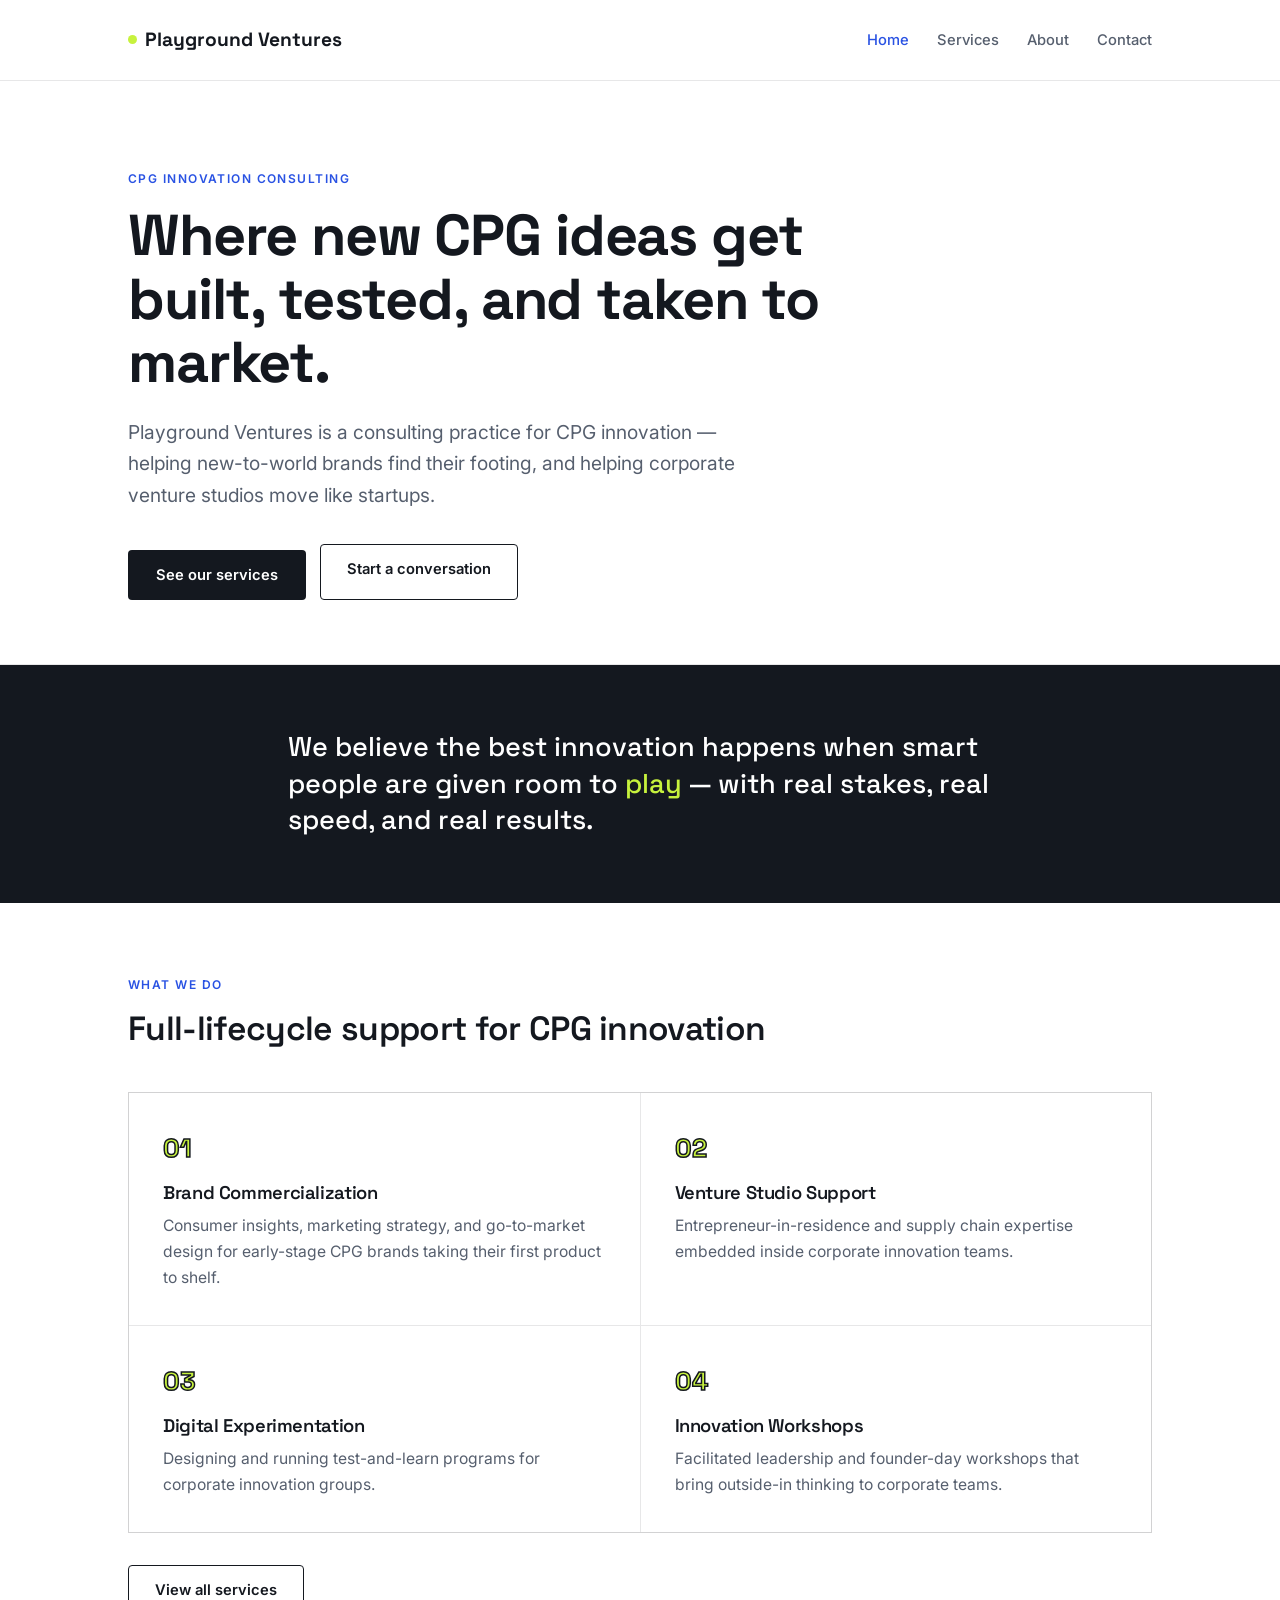
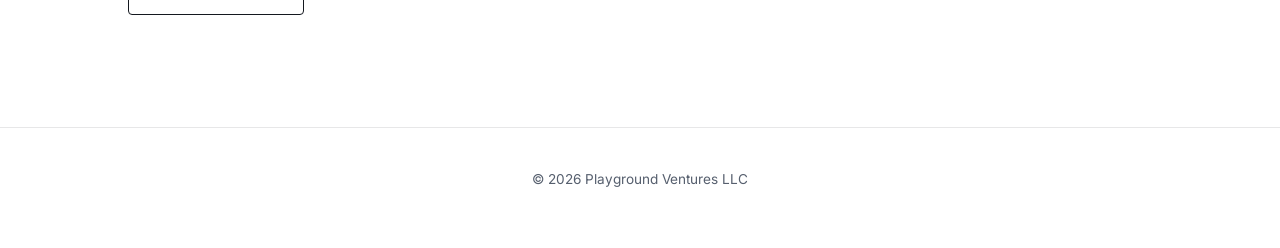
==== index.html @ 41ba22e9 "Initial build of Playground Ventures site" ====
<!doctype html>
<html lang="en">
<head>
<meta charset="UTF-8">
<meta name="viewport" content="width=device-width, initial-scale=1.0">
<title>Playground Ventures — CPG Innovation Consulting</title>
<meta name="description" content="Playground Ventures is a consulting practice for CPG innovation — helping new-to-world brands find their footing, and corporate venture studios move like startups.">
<link rel="preconnect" href="https://fonts.googleapis.com">
<link rel="preconnect" href="https://fonts.gstatic.com" crossorigin>
<link href="https://fonts.googleapis.com/css2?family=Space+Grotesk:wght@500;600;700&family=Inter:wght@400;500;600&display=swap" rel="stylesheet">
<link rel="stylesheet" href="/assets/styles.css">
</head>
<body>
<header class="site">
  <div class="wrap">
    <a class="brand" href="/"><span class="dot"></span>Playground Ventures</a>
    <nav class="site-nav">
      <a href="/" class="active">Home</a>
      <a href="/services/">Services</a>
      <a href="/about/">About</a>
      <a href="/contact/">Contact</a>
    </nav>
  </div>
</header>

<main>
  <section class="hero">
    <div class="wrap">
      <span class="eyebrow">CPG Innovation Consulting</span>
      <h1>Where new CPG ideas get built, tested, and taken to market.</h1>
      <p class="lede">Playground Ventures is a consulting practice for CPG innovation — helping new-to-world brands find their footing, and helping corporate venture studios move like startups.</p>
      <div class="hero-actions">
        <a class="btn" href="/services/">See our services</a>
        <a class="btn-outline" href="/contact/">Start a conversation</a>
      </div>
    </div>
  </section>

  <section class="callout">
    <div class="wrap-narrow">
      <p>We believe the best innovation happens when smart people are given room to <span>play</span> — with real stakes, real speed, and real results.</p>
    </div>
  </section>

  <section class="section">
    <div class="wrap">
      <div class="section-head">
        <span class="eyebrow">What We Do</span>
        <h2>Full-lifecycle support for CPG innovation</h2>
      </div>
      <div class="grid">
        <div class="card">
          <span class="num">01</span>
          <h3>Brand Commercialization</h3>
          <p>Consumer insights, marketing strategy, and go-to-market design for early-stage CPG brands taking their first product to shelf.</p>
        </div>
        <div class="card">
          <span class="num">02</span>
          <h3>Venture Studio Support</h3>
          <p>Entrepreneur-in-residence and supply chain expertise embedded inside corporate innovation teams.</p>
        </div>
        <div class="card">
          <span class="num">03</span>
          <h3>Digital Experimentation</h3>
          <p>Designing and running test-and-learn programs for corporate innovation groups.</p>
        </div>
        <div class="card">
          <span class="num">04</span>
          <h3>Innovation Workshops</h3>
          <p>Facilitated leadership and founder-day workshops that bring outside-in thinking to corporate teams.</p>
        </div>
      </div>
      <div style="margin-top:32px;">
        <a class="btn-outline" href="/services/">View all services</a>
      </div>
    </div>
  </section>
</main>

<footer class="site">
  <div class="wrap">
    <p>&copy; <span id="y"></span> Playground Ventures LLC</p>
  </div>
</footer>
<script>document.getElementById('y').textContent = new Date().getFullYear();</script>
</body>
</html>
---- assets/styles.css ----
:root{
  --ink:#14181F;
  --ink-soft:#565F6E;
  --paper:#FFFFFF;
  --paper-alt:#F4F5F7;
  --accent:#2952E3;
  --accent-dim:#E8ECFC;
  --pop:#C7F23D;
  --border:rgba(20,24,31,0.10);
  --maxw:1080px;
  --maxw-narrow:760px;
}

*{box-sizing:border-box; margin:0; padding:0;}
html{scroll-behavior:smooth;}

body{
  background:var(--paper);
  color:var(--ink);
  font-family:'Inter',system-ui,-apple-system,sans-serif;
  font-weight:400;
  line-height:1.65;
  font-size:1.05rem;
  -webkit-font-smoothing:antialiased;
}

.wrap{max-width:var(--maxw); margin:0 auto; padding:0 28px;}
.wrap-narrow{max-width:var(--maxw-narrow); margin:0 auto; padding:0 28px;}

a{color:var(--accent); text-decoration:none;}
a:hover{text-decoration:underline;}
img{max-width:100%; display:block;}

h1,h2,h3{
  font-family:'Space Grotesk',system-ui,sans-serif;
  color:var(--ink);
  line-height:1.1;
  letter-spacing:-0.02em;
  font-weight:600;
}
h1{font-size:clamp(2.4rem,5.5vw,3.6rem); font-weight:700;}
h2{font-size:clamp(1.6rem,3.5vw,2.1rem); margin-bottom:1rem;}
h3{font-size:1.15rem; margin-bottom:0.5rem;}
p{margin-bottom:1.1rem;}

/* Nav */
header.site{border-bottom:1px solid var(--border); padding:24px 0;}
header.site .wrap{display:flex; justify-content:space-between; align-items:center; flex-wrap:wrap; gap:16px;}
.brand{font-family:'Space Grotesk',sans-serif; font-weight:700; font-size:1.2rem; color:var(--ink); display:flex; align-items:center; gap:8px;}
.brand:hover{text-decoration:none;}
.brand .dot{width:9px; height:9px; border-radius:50%; background:var(--pop); display:inline-block;}
nav.site-nav{display:flex; gap:28px; flex-wrap:wrap;}
nav.site-nav a{color:var(--ink-soft); font-size:0.92rem; font-weight:500;}
nav.site-nav a:hover{color:var(--accent); text-decoration:none;}
nav.site-nav a.active{color:var(--accent);}

main{padding:0 0 40px;}

.eyebrow{
  font-size:0.75rem; letter-spacing:0.12em; text-transform:uppercase;
  color:var(--accent); font-weight:600; margin-bottom:16px; display:block;
}

.lede{font-size:1.2rem; color:var(--ink-soft); max-width:640px;}

.btn{
  display:inline-block; background:var(--ink); color:#fff;
  padding:13px 28px; border-radius:4px; font-size:0.92rem;
  font-weight:600; margin-top:6px;
}
.btn:hover{background:var(--accent); text-decoration:none;}
.btn-outline{
  display:inline-block; border:1.5px solid var(--ink); color:var(--ink);
  padding:12px 26px; border-radius:4px; font-size:0.92rem; font-weight:600;
}
.btn-outline:hover{border-color:var(--accent); color:var(--accent); text-decoration:none;}

/* Hero */
.hero{padding:88px 0 64px; border-bottom:1px solid var(--border);}
.hero h1{margin-bottom:22px; max-width:820px;}
.hero-actions{display:flex; gap:14px; margin-top:32px; flex-wrap:wrap;}

/* Sections */
.section{padding:72px 0; border-bottom:1px solid var(--border);}
.section:last-child{border-bottom:none;}
.section-head{max-width:640px; margin-bottom:44px;}

/* Services grid */
.grid{display:grid; grid-template-columns:repeat(2, 1fr); gap:1px; background:var(--border); border:1px solid var(--border);}
.card{background:var(--paper); padding:34px;}
.card .num{
  font-family:'Space Grotesk',sans-serif; font-weight:700; color:var(--pop);
  -webkit-text-stroke:1.5px var(--ink); font-size:1.6rem; margin-bottom:14px; display:block;
}
.card h3{margin-bottom:10px;}
.card p{color:var(--ink-soft); margin-bottom:0; font-size:0.98rem;}

/* Callout / philosophy */
.callout{
  background:var(--ink); color:#fff; padding:64px 0; margin:0;
}
.callout .wrap-narrow p{
  font-family:'Space Grotesk',sans-serif; font-size:clamp(1.3rem,3vw,1.7rem);
  font-weight:500; line-height:1.35; color:#fff; margin:0;
}
.callout .wrap-narrow p span{color:var(--pop);}

/* Form */
.form-grid{display:grid; gap:18px; margin-top:1.8rem; max-width:520px;}
.form-row{display:grid; gap:18px; grid-template-columns:1fr 1fr;}
label{font-size:0.82rem; color:var(--ink-soft); display:block; margin-bottom:6px; font-weight:500;}
input, textarea{
  width:100%; padding:12px 14px; border:1px solid var(--border);
  border-radius:4px; background:var(--paper-alt); color:var(--ink); font-family:inherit;
  font-size:0.98rem;
}
textarea{min-height:130px; resize:vertical;}
input:focus, textarea:focus{outline:2px solid var(--accent-dim); border-color:var(--accent);}
button.submit{
  background:var(--ink); color:#fff; border:none; padding:14px 32px;
  border-radius:4px; font-size:0.92rem; font-weight:600; cursor:pointer; justify-self:start;
}
button.submit:hover{background:var(--accent);}
button.submit:disabled{opacity:0.6; cursor:default;}
.form-status{font-size:0.9rem; min-height:1.4em;}
.form-status.ok{color:#1E7A4C;}
.form-status.err{color:#C23A2B;}
.hp-field{position:absolute; left:-9999px; top:-9999px;}

/* Footer */
footer.site{padding:40px 0; text-align:center; color:var(--ink-soft); font-size:0.85rem; border-top:1px solid var(--border);}

@media (max-width:640px){
  .grid{grid-template-columns:1fr;}
  .form-row{grid-template-columns:1fr;}
}
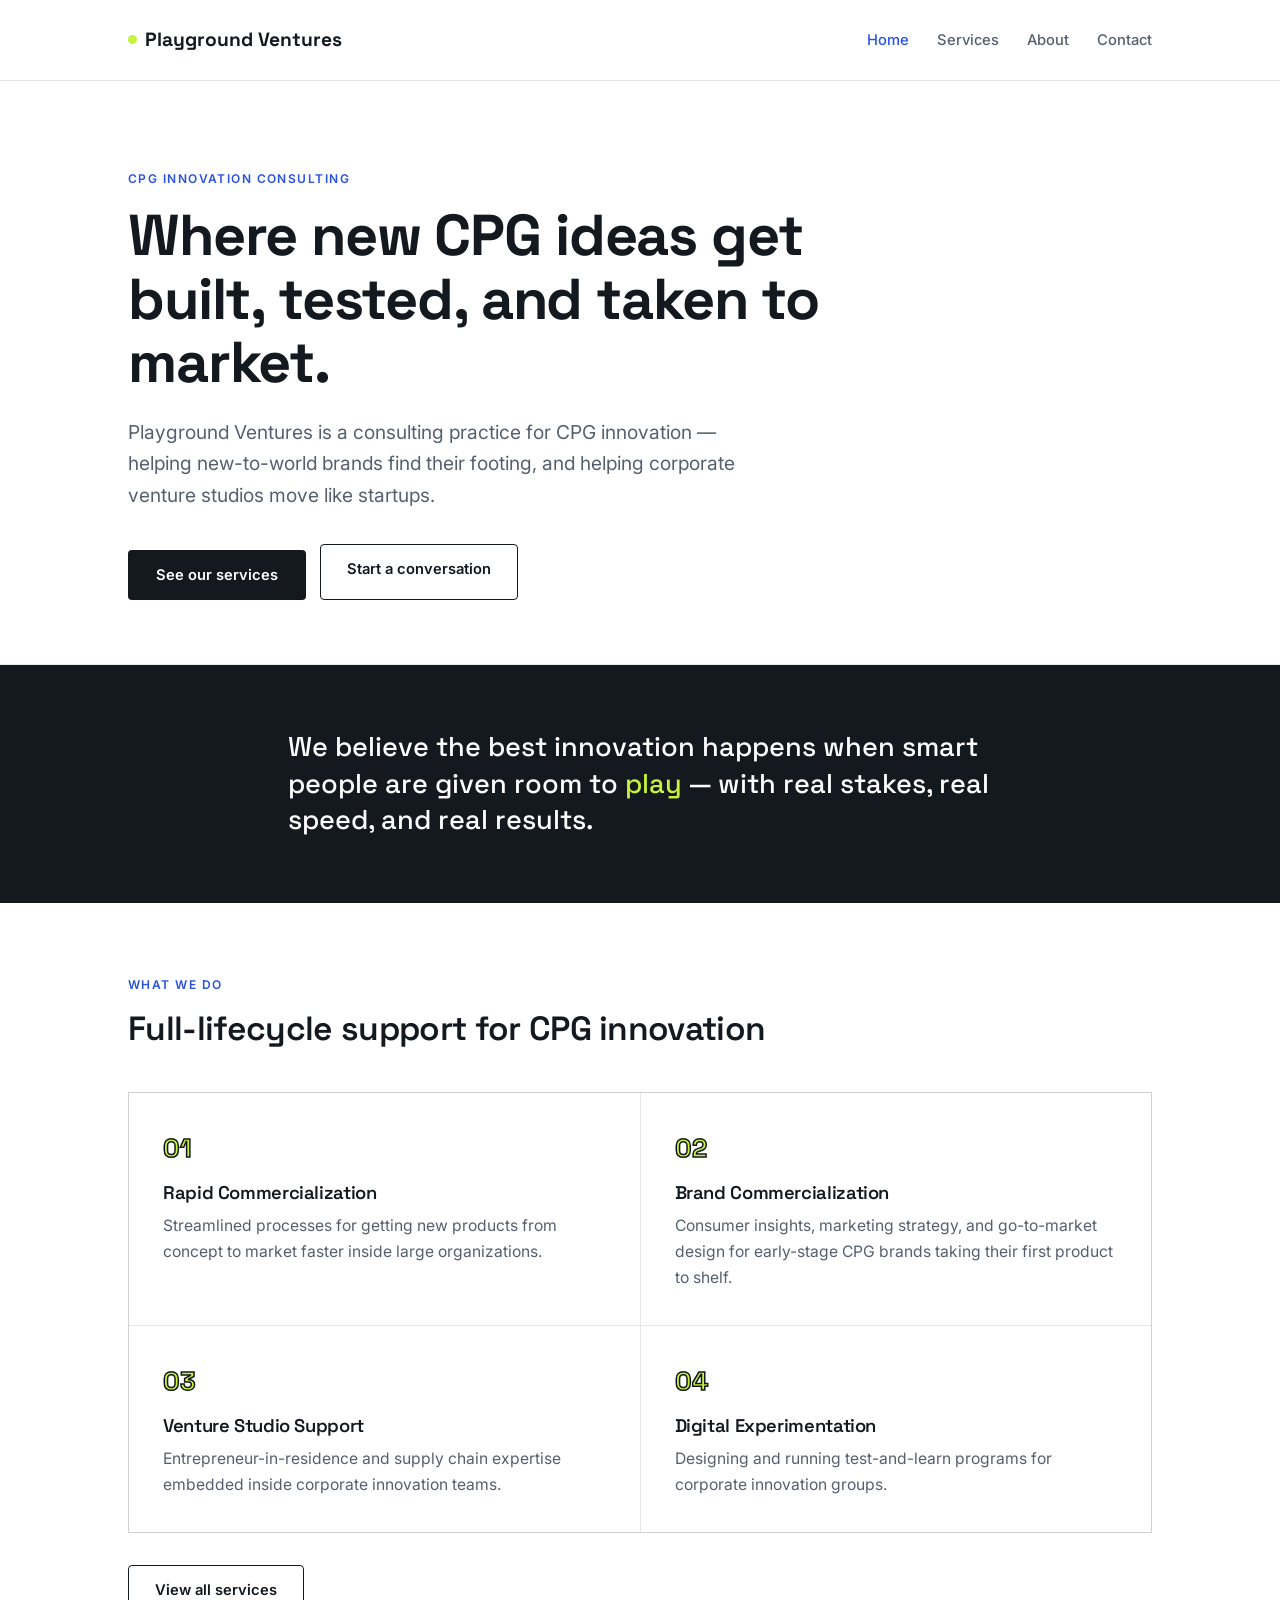
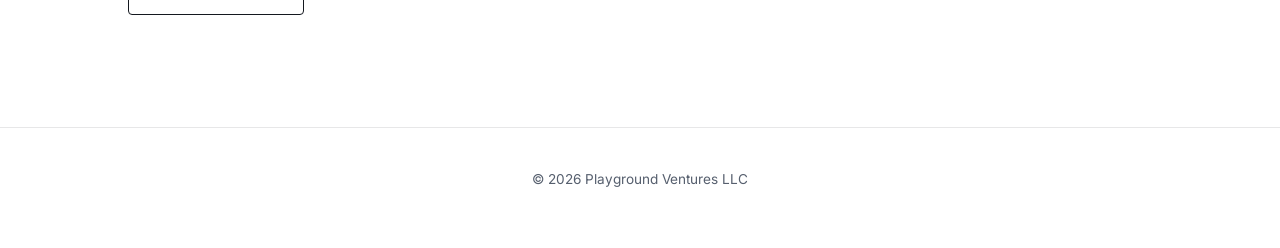
==== commit 4c1bc49f: "Add Custom Engagements service and lead with Rapid Commercialization" ====
--- a/index.html
+++ b/index.html
@@ -51,23 +51,23 @@
       <div class="grid">
         <div class="card">
           <span class="num">01</span>
+          <h3>Rapid Commercialization</h3>
+          <p>Streamlined processes for getting new products from concept to market faster inside large organizations.</p>
+        </div>
+        <div class="card">
+          <span class="num">02</span>
           <h3>Brand Commercialization</h3>
           <p>Consumer insights, marketing strategy, and go-to-market design for early-stage CPG brands taking their first product to shelf.</p>
         </div>
         <div class="card">
-          <span class="num">02</span>
+          <span class="num">03</span>
           <h3>Venture Studio Support</h3>
           <p>Entrepreneur-in-residence and supply chain expertise embedded inside corporate innovation teams.</p>
         </div>
         <div class="card">
-          <span class="num">03</span>
+          <span class="num">04</span>
           <h3>Digital Experimentation</h3>
           <p>Designing and running test-and-learn programs for corporate innovation groups.</p>
-        </div>
-        <div class="card">
-          <span class="num">04</span>
-          <h3>Innovation Workshops</h3>
-          <p>Facilitated leadership and founder-day workshops that bring outside-in thinking to corporate teams.</p>
         </div>
       </div>
       <div style="margin-top:32px;">
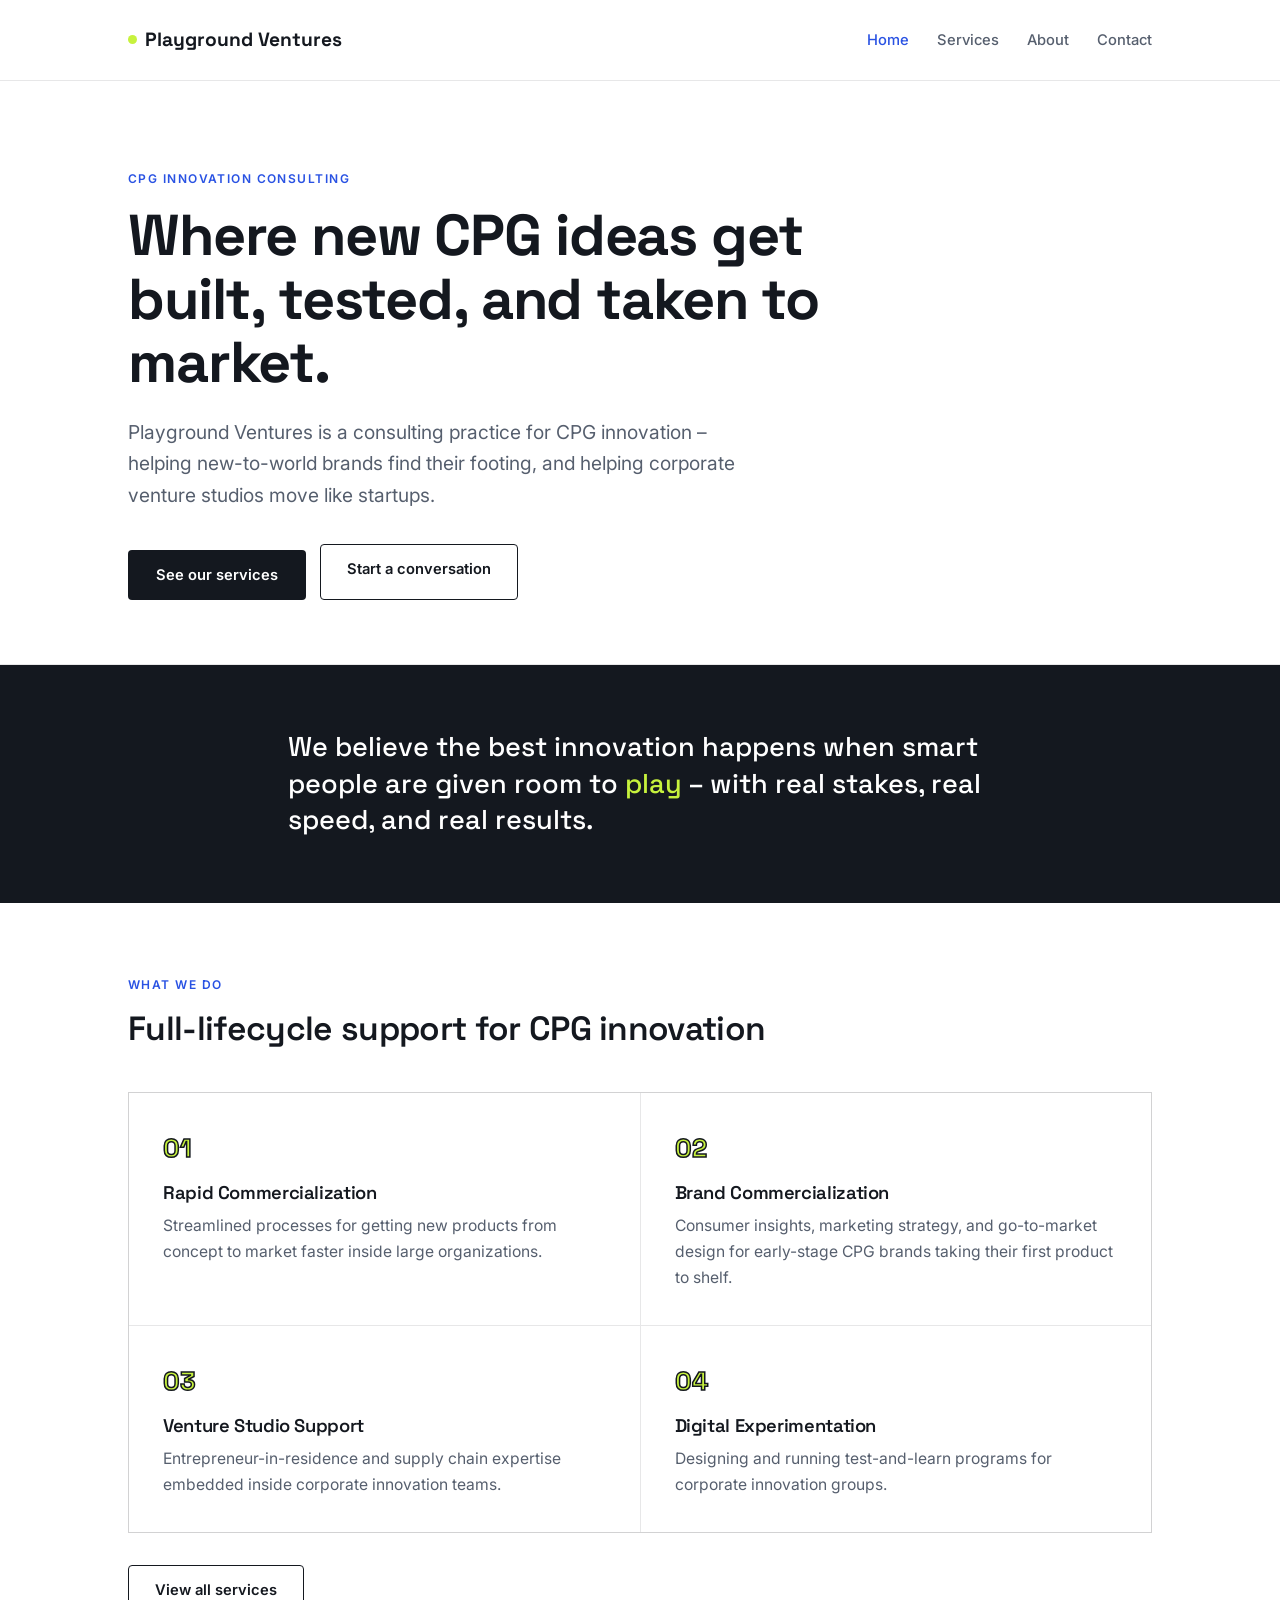
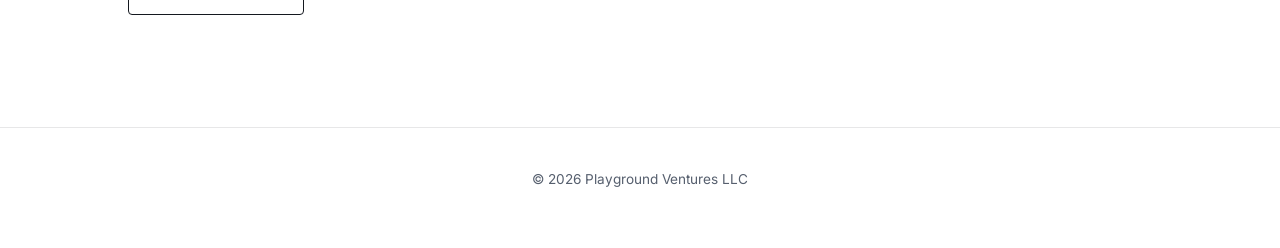
==== commit 95fa8fef: "Replace em dashes with en dashes throughout" ====
--- a/index.html
+++ b/index.html
@@ -3,8 +3,8 @@
 <head>
 <meta charset="UTF-8">
 <meta name="viewport" content="width=device-width, initial-scale=1.0">
-<title>Playground Ventures — CPG Innovation Consulting</title>
-<meta name="description" content="Playground Ventures is a consulting practice for CPG innovation — helping new-to-world brands find their footing, and corporate venture studios move like startups.">
+<title>Playground Ventures – CPG Innovation Consulting</title>
+<meta name="description" content="Playground Ventures is a consulting practice for CPG innovation – helping new-to-world brands find their footing, and corporate venture studios move like startups.">
 <link rel="preconnect" href="https://fonts.googleapis.com">
 <link rel="preconnect" href="https://fonts.gstatic.com" crossorigin>
 <link href="https://fonts.googleapis.com/css2?family=Space+Grotesk:wght@500;600;700&family=Inter:wght@400;500;600&display=swap" rel="stylesheet">
@@ -28,7 +28,7 @@
     <div class="wrap">
       <span class="eyebrow">CPG Innovation Consulting</span>
       <h1>Where new CPG ideas get built, tested, and taken to market.</h1>
-      <p class="lede">Playground Ventures is a consulting practice for CPG innovation — helping new-to-world brands find their footing, and helping corporate venture studios move like startups.</p>
+      <p class="lede">Playground Ventures is a consulting practice for CPG innovation – helping new-to-world brands find their footing, and helping corporate venture studios move like startups.</p>
       <div class="hero-actions">
         <a class="btn" href="/services/">See our services</a>
         <a class="btn-outline" href="/contact/">Start a conversation</a>
@@ -38,7 +38,7 @@
 
   <section class="callout">
     <div class="wrap-narrow">
-      <p>We believe the best innovation happens when smart people are given room to <span>play</span> — with real stakes, real speed, and real results.</p>
+      <p>We believe the best innovation happens when smart people are given room to <span>play</span> – with real stakes, real speed, and real results.</p>
     </div>
   </section>
 
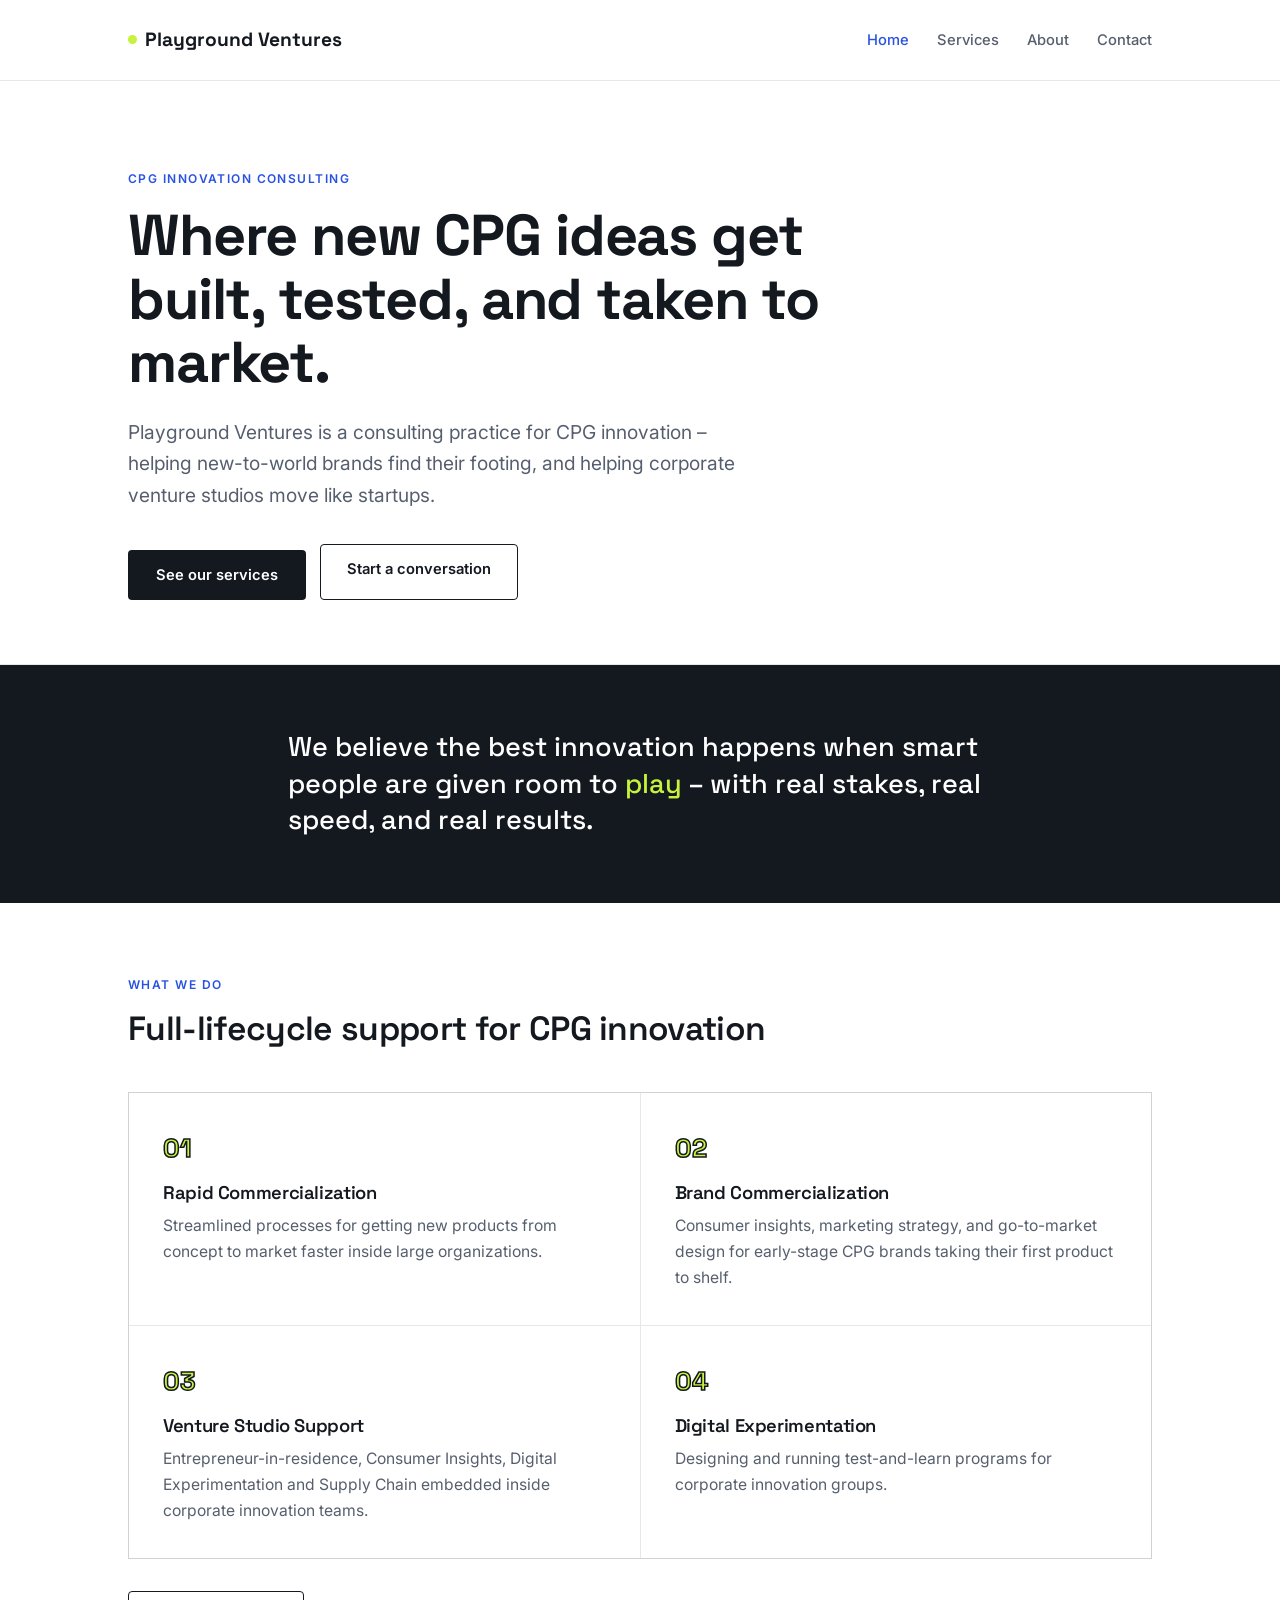
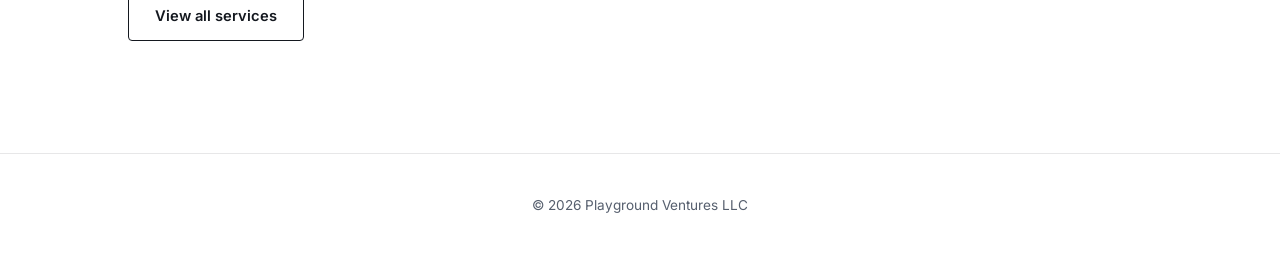
==== commit 6315171a: "Update Venture Studio Support description to include full service scope" ====
--- a/index.html
+++ b/index.html
@@ -62,7 +62,7 @@
         <div class="card">
           <span class="num">03</span>
           <h3>Venture Studio Support</h3>
-          <p>Entrepreneur-in-residence and supply chain expertise embedded inside corporate innovation teams.</p>
+          <p>Entrepreneur-in-residence, Consumer Insights, Digital Experimentation and Supply Chain embedded inside corporate innovation teams.</p>
         </div>
         <div class="card">
           <span class="num">04</span>
